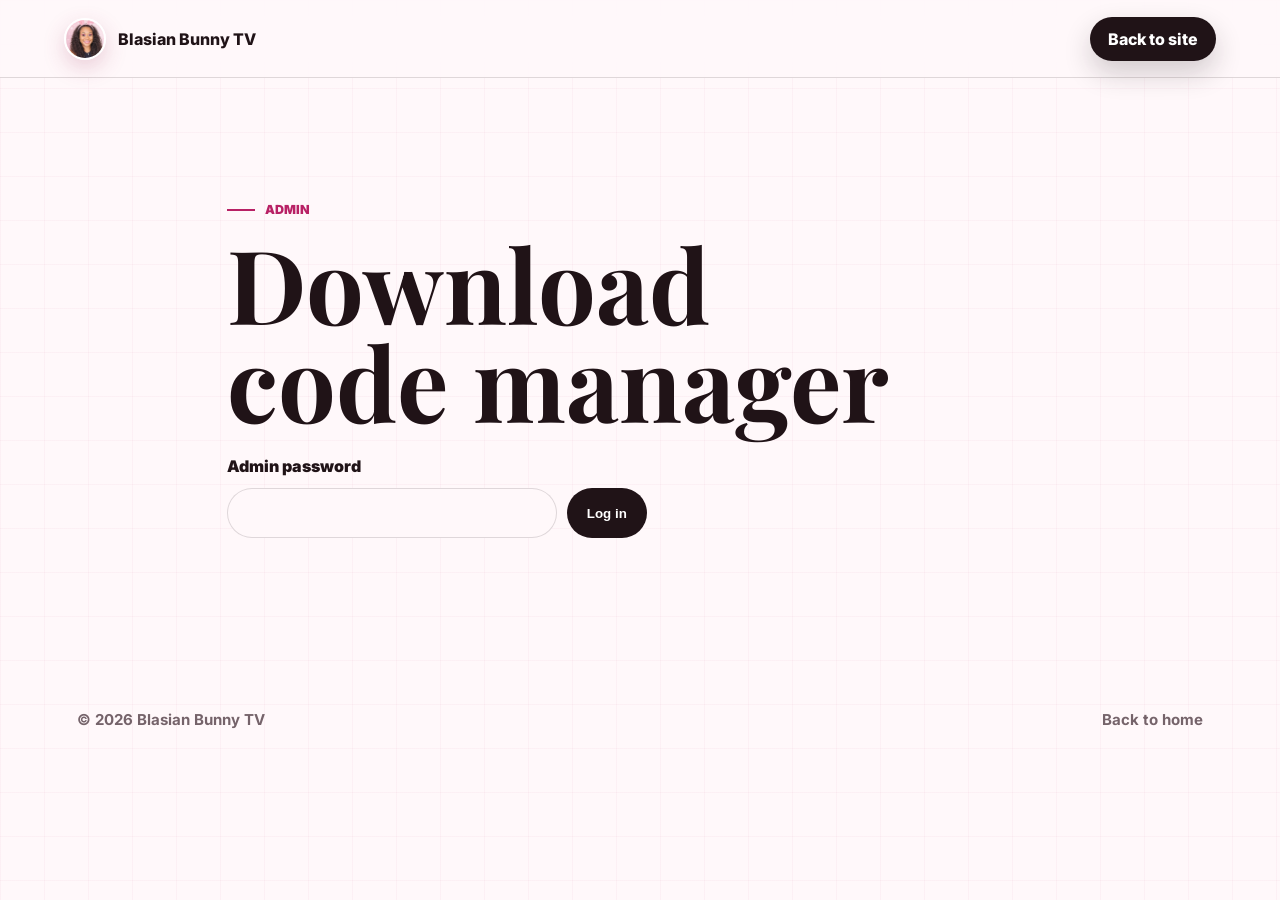
==== admin.html @ 0cd5aa48 "Add password/code-gated book downloads with admin code manager Adds a downloads page with per-produc" ====
<!doctype html>
<html lang="en">
  <head>
    <meta charset="utf-8">
    <meta name="viewport" content="width=device-width, initial-scale=1">
    <meta name="robots" content="noindex, nofollow">
    <title>Admin · Download Codes · Blasian Bunny TV</title>
    <link rel="preconnect" href="https://fonts.googleapis.com">
    <link rel="preconnect" href="https://fonts.gstatic.com" crossorigin>
    <link
      href="https://fonts.googleapis.com/css2?family=Inter:wght@400;500;600;700;800&amp;family=Playfair+Display:wght@700;800&amp;display=swap"
      rel="stylesheet"
    >
    <link rel="stylesheet" href="styles.css">
  </head>
  <body>
    <header class="site-header">
      <a class="brand" href="index.html" aria-label="Blasian Bunny TV home">
        <img src="assets/blasian-bunny-profile.jpg" alt="Blasian Bunny TV profile">
        <span>Blasian Bunny TV</span>
      </a>
      <a class="header-action" href="index.html">Back to site</a>
    </header>

    <main id="top">
      <section class="section admin-shell">
        <p class="eyebrow">Admin</p>
        <h1>Download code manager</h1>

        <form class="admin-login" data-login-form>
          <label for="admin-password">Admin password</label>
          <div>
            <input id="admin-password" type="password" autocomplete="current-password" required>
            <button type="submit">Log in</button>
          </div>
          <p class="code-note" data-login-error role="status" aria-live="polite"></p>
        </form>

        <div class="admin-panel" data-admin-panel hidden>
          <div class="admin-generate" aria-label="Generate a new code">
            <button type="button" class="button primary" data-generate="shipping-guide">
              Generate Shipping Guide code
            </button>
            <button type="button" class="button primary" data-generate="shipping-book">
              Generate Shipping Book code
            </button>
            <button type="button" class="button primary" data-generate="shipping-bundle">
              Generate Shipping Bundle code
            </button>
          </div>

          <div class="generate-result" data-generate-result hidden></div>

          <div class="admin-table-head">
            <h2>Recent codes</h2>
            <button type="button" class="button secondary" data-refresh>Refresh</button>
          </div>

          <div class="admin-table-wrap">
            <table class="admin-table">
              <thead>
                <tr>
                  <th>Product</th>
                  <th>Code</th>
                  <th>Created</th>
                  <th>Expires</th>
                  <th>Status</th>
                  <th></th>
                </tr>
              </thead>
              <tbody data-codes-body>
                <tr><td colspan="6">Log in to view codes.</td></tr>
              </tbody>
            </table>
          </div>
        </div>
      </section>
    </main>

    <footer class="site-footer">
      <span>© <span id="year"></span> Blasian Bunny TV</span>
      <a href="index.html">Back to home</a>
    </footer>

    <script src="admin.js"></script>
  </body>
</html>
---- styles.css ----
:root {
  --ink: #201317;
  --muted: #75636a;
  --paper: #fff8fa;
  --rose: #ffc3d6;
  --pink: #ff6fa8;
  --berry: #b82165;
  --plum: #4c102d;
  --gold: #c98d38;
  --mint: #d8f0df;
  --line: rgba(32, 19, 23, 0.14);
  --shadow: 0 28px 70px rgba(96, 42, 63, 0.18);
  --soft-shadow: 0 16px 40px rgba(64, 31, 42, 0.1);
}

* {
  box-sizing: border-box;
}

html {
  scroll-behavior: smooth;
}

body {
  margin: 0;
  background:
    linear-gradient(90deg, rgba(184, 33, 101, 0.035) 1px, transparent 1px),
    linear-gradient(180deg, rgba(184, 33, 101, 0.035) 1px, transparent 1px),
    var(--paper);
  background-size: 44px 44px;
  color: var(--ink);
  font-family: "Inter", Arial, sans-serif;
  line-height: 1.5;
}

img {
  display: block;
  max-width: 100%;
}

a {
  color: inherit;
  text-decoration: none;
}

.top-ribbon {
  display: flex;
  align-items: center;
  justify-content: center;
  gap: 14px;
  min-height: 38px;
  padding: 8px 18px;
  background: var(--ink);
  color: #fff;
  font-size: 0.86rem;
  font-weight: 800;
}

.top-ribbon span {
  color: rgba(255, 255, 255, 0.78);
}

.top-ribbon a {
  color: var(--rose);
  text-decoration: underline;
  text-underline-offset: 4px;
}

.site-header {
  position: sticky;
  top: 0;
  z-index: 20;
  display: flex;
  align-items: center;
  justify-content: space-between;
  gap: 24px;
  min-height: 78px;
  padding: 14px clamp(18px, 5vw, 64px);
  background: rgba(255, 248, 250, 0.9);
  border-bottom: 1px solid var(--line);
  backdrop-filter: blur(18px);
}

.brand {
  display: inline-flex;
  align-items: center;
  gap: 12px;
  font-weight: 800;
  transition: transform 180ms ease;
}

.brand:hover {
  transform: translateY(-1px);
}

.brand img {
  width: 42px;
  height: 42px;
  border: 2px solid #fff;
  border-radius: 50%;
  box-shadow: 0 8px 22px rgba(159, 49, 89, 0.22);
}

.nav-links {
  display: flex;
  align-items: center;
  gap: clamp(14px, 3vw, 30px);
  color: var(--muted);
  font-size: 0.95rem;
  font-weight: 700;
}

.nav-links a:hover,
.site-footer a:hover,
.text-link:hover {
  color: var(--berry);
}

.nav-links a {
  position: relative;
  padding: 8px 0;
}

.nav-links a::after {
  position: absolute;
  right: 0;
  bottom: 2px;
  left: 0;
  height: 2px;
  background: var(--pink);
  content: "";
  transform: scaleX(0);
  transform-origin: left;
  transition: transform 180ms ease;
}

.nav-links a:hover::after {
  transform: scaleX(1);
}

.header-action,
.button,
.signup-form button {
  display: inline-flex;
  align-items: center;
  justify-content: center;
  min-height: 44px;
  border: 0;
  border-radius: 999px;
  font-weight: 800;
  cursor: pointer;
}

.header-action {
  padding: 0 18px;
  background: var(--ink);
  color: #fff;
  box-shadow: 0 12px 28px rgba(32, 19, 23, 0.2);
}

.hero-section {
  position: relative;
  display: grid;
  grid-template-columns: minmax(280px, 0.82fr) minmax(320px, 1.18fr);
  align-items: center;
  gap: clamp(34px, 6vw, 88px);
  min-height: calc(100svh - 116px);
  padding: clamp(34px, 7vw, 86px) clamp(18px, 6vw, 86px) clamp(58px, 8vw, 98px);
  overflow: hidden;
  background:
    radial-gradient(circle at 16% 28%, rgba(255, 111, 168, 0.2), transparent 28%),
    radial-gradient(circle at 78% 24%, rgba(216, 240, 223, 0.62), transparent 26%),
    radial-gradient(circle at 72% 82%, rgba(255, 195, 214, 0.44), transparent 24%),
    linear-gradient(135deg, rgba(255, 255, 255, 0.32), rgba(255, 195, 214, 0.16));
}

.hero-section::after {
  position: absolute;
  right: clamp(16px, 4vw, 64px);
  bottom: clamp(20px, 5vw, 72px);
  width: clamp(180px, 22vw, 320px);
  height: clamp(180px, 22vw, 320px);
  border-radius: 50%;
  background:
    radial-gradient(circle, rgba(255, 255, 255, 0.76), rgba(255, 195, 214, 0.24) 52%, transparent 70%);
  content: "";
  filter: blur(2px);
  opacity: 0.88;
}

.hero-section::before {
  position: absolute;
  top: 18%;
  right: -12%;
  width: clamp(260px, 34vw, 520px);
  height: clamp(260px, 34vw, 520px);
  border: 1px solid rgba(184, 33, 101, 0.12);
  border-radius: 50%;
  background: rgba(255, 255, 255, 0.2);
  content: "";
  opacity: 0.9;
}

.hero-media {
  position: relative;
  min-height: 440px;
  overflow: hidden;
  border-radius: 8px;
  background:
    linear-gradient(160deg, rgba(255, 255, 255, 0.18) 0 14%, transparent 14% 28%, rgba(255, 255, 255, 0.18) 28% 42%, transparent 42% 100%),
    linear-gradient(135deg, rgba(255, 195, 214, 0.92), rgba(216, 240, 223, 0.74)),
    #f4c9d4;
  box-shadow: var(--shadow);
}

.hero-media::before {
  position: absolute;
  inset: 18px;
  border: 1px solid rgba(255, 255, 255, 0.72);
  border-radius: 6px;
  content: "";
}

.hero-media img {
  position: absolute;
  inset: 50% auto auto 50%;
  width: min(64%, 280px);
  border: 10px solid rgba(255, 255, 255, 0.92);
  border-radius: 50%;
  box-shadow: 0 26px 70px rgba(93, 39, 61, 0.28);
  transform: translate(-50%, -50%) scale(1.08);
}

.hero-media-card {
  position: absolute;
  right: 18px;
  bottom: 18px;
  left: 18px;
  z-index: 2;
  padding: 18px;
  border: 1px solid rgba(255, 255, 255, 0.74);
  border-radius: 8px;
  background: rgba(255, 255, 255, 0.78);
  box-shadow: 0 18px 40px rgba(96, 42, 63, 0.16);
  backdrop-filter: blur(18px);
}

.hero-media-card span {
  display: block;
  margin-bottom: 5px;
  color: var(--berry);
  font-size: 0.74rem;
  font-weight: 900;
  text-transform: uppercase;
}

.hero-media-card strong {
  display: block;
  max-width: 360px;
  font-size: clamp(1rem, 1.3vw, 1.2rem);
  line-height: 1.2;
}

.hero-content,
.hero-media {
  z-index: 1;
}

.hero-content {
  max-width: 720px;
}

.eyebrow {
  display: inline-flex;
  align-items: center;
  gap: 10px;
  margin: 0 0 14px;
  color: var(--berry);
  font-size: 0.78rem;
  font-weight: 900;
  letter-spacing: 0;
  text-transform: uppercase;
}

.eyebrow::before {
  width: 28px;
  height: 2px;
  background: currentColor;
  content: "";
}

h1,
h2,
h3,
p {
  margin-top: 0;
}

h1,
h2 {
  font-family: "Playfair Display", Georgia, serif;
  line-height: 0.96;
}

h1 {
  max-width: 760px;
  margin-bottom: 24px;
  font-size: clamp(3.1rem, 8vw, 6.9rem);
  text-wrap: balance;
}

h2 {
  margin-bottom: 20px;
  font-size: clamp(2.35rem, 5vw, 4.7rem);
  text-wrap: balance;
}

h3 {
  margin-bottom: 10px;
  font-size: 1.08rem;
}

.hero-copy,
.section-copy p,
.section-intro p,
.youtube-band p,
.contact-section p {
  max-width: 640px;
  color: var(--muted);
  font-size: clamp(1rem, 1.5vw, 1.18rem);
}

.hero-actions,
.contact-actions {
  display: flex;
  flex-wrap: wrap;
  gap: 12px;
  margin-top: 30px;
}

.button {
  min-width: 154px;
  padding: 0 22px;
  transition: transform 180ms ease, box-shadow 180ms ease, background 180ms ease;
}

.button:hover,
.header-action:hover,
.signup-form button:hover {
  transform: translateY(-2px);
}

.button.primary {
  background: linear-gradient(135deg, var(--berry), var(--pink));
  color: #fff;
  box-shadow: 0 12px 24px rgba(159, 49, 89, 0.22);
}

.button.secondary {
  border: 1px solid var(--line);
  background: #fff;
  color: var(--ink);
}

.hero-tags {
  display: flex;
  flex-wrap: wrap;
  gap: 8px;
  margin-top: 24px;
}

.hero-tags span {
  padding: 8px 12px;
  border: 1px solid rgba(184, 33, 101, 0.18);
  border-radius: 999px;
  background: rgba(255, 255, 255, 0.68);
  color: var(--muted);
  font-size: 0.86rem;
  font-weight: 800;
}

.stats-strip {
  display: grid;
  grid-template-columns: repeat(3, 1fr);
  border-top: 1px solid var(--line);
  border-bottom: 1px solid var(--line);
  background: rgba(255, 255, 255, 0.86);
  backdrop-filter: blur(16px);
}

.stats-strip div {
  position: relative;
  padding: 24px clamp(18px, 5vw, 64px);
  border-right: 1px solid var(--line);
}

.stats-strip div::before {
  position: absolute;
  top: 0;
  right: 0;
  left: 0;
  height: 3px;
  background: linear-gradient(90deg, var(--pink), var(--mint));
  content: "";
  opacity: 0;
  transition: opacity 180ms ease;
}

.stats-strip div:hover::before {
  opacity: 1;
}

.stats-strip div:last-child {
  border-right: 0;
}

.stats-strip strong {
  display: block;
  color: var(--pink);
  font-family: "Playfair Display", Georgia, serif;
  font-size: clamp(2rem, 4vw, 3.6rem);
  line-height: 1;
}

.stats-strip span {
  display: block;
  color: var(--muted);
  font-weight: 700;
}

.stats-strip small {
  display: block;
  max-width: 280px;
  margin-top: 8px;
  color: rgba(117, 99, 106, 0.78);
  font-size: 0.9rem;
}

.section {
  padding: clamp(64px, 9vw, 118px) clamp(18px, 6vw, 86px);
}

.split,
.book-section,
.contact-section {
  display: grid;
  grid-template-columns: minmax(280px, 0.9fr) minmax(320px, 1.1fr);
  align-items: center;
  gap: clamp(34px, 6vw, 80px);
}

.section-intro {
  max-width: 840px;
  margin-bottom: clamp(28px, 5vw, 52px);
}

.links-section {
  position: relative;
  overflow: hidden;
  background:
    linear-gradient(135deg, #fff 0%, #fff 45%, rgba(255, 195, 214, 0.34) 45%, rgba(255, 195, 214, 0.34) 100%);
}

.links-section::after {
  position: absolute;
  right: clamp(18px, 6vw, 86px);
  top: 70px;
  width: 168px;
  height: 168px;
  border: 1px solid rgba(184, 33, 101, 0.18);
  border-radius: 8px;
  content: "";
  transform: rotate(7deg);
}

.link-grid {
  position: relative;
  z-index: 1;
  display: grid;
  grid-template-columns: repeat(4, 1fr);
  gap: 14px;
}

.link-card {
  position: relative;
  display: flex;
  flex-direction: column;
  justify-content: space-between;
  min-height: 188px;
  overflow: hidden;
  padding: 22px;
  border: 1px solid var(--line);
  border-radius: 8px;
  background:
    linear-gradient(180deg, rgba(255, 255, 255, 0.96), rgba(255, 248, 250, 0.88)),
    #fff;
  box-shadow: var(--soft-shadow);
  transition: transform 180ms ease, box-shadow 180ms ease;
}

.link-card::before {
  position: absolute;
  top: 0;
  right: 0;
  width: 72px;
  height: 72px;
  background: linear-gradient(135deg, rgba(255, 111, 168, 0.22), rgba(216, 240, 223, 0.24));
  clip-path: polygon(100% 0, 0 0, 100% 100%);
  content: "";
}

.link-card:hover {
  transform: translateY(-3px);
  box-shadow: 0 22px 44px rgba(96, 42, 63, 0.14);
}

.link-card.featured {
  background:
    linear-gradient(135deg, rgba(255, 111, 168, 0.96), rgba(184, 33, 101, 0.96)),
    var(--pink);
  color: #fff;
  grid-column: span 2;
}

.link-card span {
  color: var(--berry);
  font-size: 0.74rem;
  font-weight: 900;
  letter-spacing: 0;
  text-transform: uppercase;
}

.link-card.featured span {
  color: rgba(255, 255, 255, 0.78);
}

.link-card strong {
  display: block;
  margin-top: 34px;
  font-size: clamp(1rem, 1.3vw, 1.18rem);
  line-height: 1.2;
}

.link-card em {
  align-self: flex-start;
  margin-top: 22px;
  padding: 7px 11px;
  border: 1px solid rgba(184, 33, 101, 0.16);
  border-radius: 999px;
  color: var(--berry);
  font-size: 0.78rem;
  font-style: normal;
  font-weight: 900;
}

.link-card.featured em {
  border-color: rgba(255, 255, 255, 0.34);
  color: #fff;
}

.feature-grid {
  display: grid;
  grid-template-columns: repeat(3, 1fr);
  gap: 14px;
}

.feature-grid article {
  position: relative;
  min-height: 250px;
  padding: 26px;
  border: 1px solid var(--line);
  border-radius: 8px;
  background:
    linear-gradient(180deg, #fff, rgba(255, 248, 250, 0.92));
  box-shadow: var(--soft-shadow);
  transition: transform 180ms ease, box-shadow 180ms ease;
}

.feature-grid article:hover {
  transform: translateY(-4px);
  box-shadow: var(--shadow);
}

.feature-grid article::after {
  position: absolute;
  right: 20px;
  bottom: 18px;
  width: 26px;
  height: 26px;
  border: 2px solid rgba(184, 33, 101, 0.2);
  border-radius: 50%;
  content: "";
}

.feature-grid span {
  display: inline-block;
  margin-bottom: 54px;
  color: var(--gold);
  font-weight: 900;
}

.feature-grid p {
  color: var(--muted);
}

.text-link {
  display: inline-flex;
  margin-top: 12px;
  color: var(--ink);
  font-weight: 900;
  text-decoration: underline;
  text-decoration-color: rgba(184, 33, 101, 0.22);
  text-decoration-thickness: 2px;
  text-underline-offset: 6px;
}

.youtube-band {
  position: relative;
  overflow: hidden;
  display: grid;
  grid-template-columns: minmax(280px, 0.72fr) minmax(420px, 1.28fr);
  align-items: center;
  gap: clamp(26px, 6vw, 72px);
  background: var(--plum);
  color: #fff;
}

.youtube-band::before {
  position: absolute;
  inset: 0;
  background:
    linear-gradient(135deg, rgba(184, 33, 101, 0.72), rgba(32, 19, 23, 0.94)),
    repeating-linear-gradient(90deg, rgba(255, 255, 255, 0.035) 0 1px, transparent 1px 46px);
  content: "";
}

.youtube-copy,
.video-showcase {
  position: relative;
  z-index: 1;
}

.youtube-band .eyebrow {
  color: var(--rose);
}

.youtube-band p {
  color: rgba(255, 255, 255, 0.72);
}

.text-link.light {
  color: #fff;
}

.video-showcase {
  display: grid;
  gap: 14px;
}

.video-feature {
  position: relative;
  display: block;
  width: 100%;
  min-height: 420px;
  overflow: hidden;
  padding: 0;
  border: 1px solid rgba(255, 255, 255, 0.16);
  border-radius: 8px;
  background: #120b0e;
  color: #fff;
  cursor: pointer;
  text-align: left;
  box-shadow: 0 30px 80px rgba(0, 0, 0, 0.28);
}

.video-feature iframe,
.video-feature img {
  position: absolute;
  inset: 0;
  width: 100%;
  height: 100%;
  border: 0;
}

.video-feature img {
  object-fit: cover;
  opacity: 1;
  transition: opacity 260ms ease, transform 260ms ease;
}

.video-feature:hover img {
  transform: scale(1.02);
}

.video-feature:focus-visible,
.video-card:focus-visible {
  outline: 3px solid var(--rose);
  outline-offset: 3px;
}

.video-feature-copy {
  position: absolute;
  right: 24px;
  bottom: 24px;
  left: 24px;
  z-index: 2;
  display: block;
  max-width: 620px;
}

.video-feature-copy::before {
  position: absolute;
  inset: -48px -18px -18px;
  z-index: -1;
  background: linear-gradient(180deg, rgba(18, 11, 14, 0), rgba(18, 11, 14, 0.34));
  content: "";
}

.video-feature-copy strong {
  display: block;
  font-size: clamp(1.45rem, 3vw, 2.7rem);
  line-height: 1.05;
  text-shadow: 0 3px 16px rgba(0, 0, 0, 0.52);
}

.video-selector {
  display: grid;
  grid-template-columns: repeat(3, 1fr);
  gap: 10px;
}

.video-card {
  display: grid;
  grid-template-columns: 92px 1fr;
  align-items: center;
  gap: 12px;
  min-height: 82px;
  padding: 10px;
  border: 1px solid rgba(255, 255, 255, 0.16);
  border-radius: 8px;
  background:
    linear-gradient(135deg, rgba(241, 125, 162, 0.24), rgba(216, 240, 223, 0.12)),
    rgba(255, 255, 255, 0.06);
  color: #fff;
  cursor: pointer;
  font: inherit;
  text-align: left;
  transition: transform 180ms ease, background 180ms ease, border-color 180ms ease;
}

.video-card.is-active {
  border-color: rgba(255, 195, 214, 0.86);
  background: rgba(255, 255, 255, 0.16);
}

.video-card:hover {
  transform: translateY(-2px);
  border-color: rgba(255, 195, 214, 0.62);
}

.video-card img {
  width: 92px;
  aspect-ratio: 16 / 9;
  border-radius: 6px;
  object-fit: cover;
}

.video-card span {
  font-size: 0.88rem;
  font-weight: 900;
  line-height: 1.18;
}

.play-icon {
  position: relative;
  z-index: 3;
  display: grid;
  width: 72px;
  height: 72px;
  border-radius: 50%;
  background: #fff;
  box-shadow: 0 16px 40px rgba(0, 0, 0, 0.2);
}

.video-feature .play-icon {
  position: absolute;
  top: 50%;
  left: 50%;
  transform: translate(-50%, -50%);
}

.play-icon::after {
  position: absolute;
  top: 24px;
  left: 29px;
  width: 0;
  height: 0;
  border-top: 12px solid transparent;
  border-bottom: 12px solid transparent;
  border-left: 18px solid var(--berry);
  content: "";
}

.book-section {
  background:
    linear-gradient(90deg, #fff 0%, #fff 50%, rgba(255, 195, 214, 0.22) 50%, rgba(255, 195, 214, 0.22) 100%);
}

.book-cover {
  position: relative;
  display: flex;
  flex-direction: column;
  justify-content: space-between;
  min-height: 520px;
  padding: 34px;
  border-radius: 8px;
  background:
    linear-gradient(145deg, rgba(255, 195, 214, 0.9), rgba(216, 240, 223, 0.88)),
    var(--rose);
  box-shadow: var(--shadow);
  overflow: hidden;
}

.book-cover::before {
  position: absolute;
  inset: 18px;
  border: 1px solid rgba(255, 255, 255, 0.68);
  border-radius: 6px;
  content: "";
}

.book-cover::after {
  position: absolute;
  top: -20%;
  right: -14%;
  width: 52%;
  height: 140%;
  background: rgba(255, 255, 255, 0.28);
  content: "";
  transform: rotate(12deg);
}

.book-cover span,
.book-cover small {
  position: relative;
  z-index: 1;
  font-weight: 900;
  text-transform: uppercase;
}

.book-cover strong {
  position: relative;
  z-index: 1;
  max-width: 300px;
  font-family: "Playfair Display", Georgia, serif;
  font-size: clamp(3.4rem, 7vw, 6.3rem);
  line-height: 0.92;
}

.book-cover-mark {
  position: absolute;
  right: 30px;
  bottom: 28px;
  z-index: 1;
  display: grid;
  width: 72px;
  height: 72px;
  place-items: center;
  border: 1px solid rgba(32, 19, 23, 0.16);
  border-radius: 50%;
  color: var(--berry);
  font-family: "Playfair Display", Georgia, serif;
  font-size: 1.7rem;
  font-weight: 800;
}

.signup-form {
  max-width: 520px;
  margin-top: 30px;
}

.signup-form label {
  display: block;
  margin-bottom: 10px;
  font-weight: 900;
}

.signup-form div {
  display: grid;
  grid-template-columns: 1fr auto;
  gap: 10px;
}

.signup-form input {
  width: 100%;
  min-height: 50px;
  padding: 0 16px;
  border: 1px solid var(--line);
  border-radius: 999px;
  background: var(--paper);
  color: var(--ink);
  font: inherit;
}

.signup-form button {
  min-width: 122px;
  padding: 0 18px;
  background: var(--ink);
  color: #fff;
  font: inherit;
}

.form-note {
  min-height: 24px;
  margin: 12px 0 0;
  color: var(--berry);
  font-size: 0.94rem;
  font-weight: 800;
}

.contact-section {
  border-top: 1px solid var(--line);
  border-bottom: 1px solid var(--line);
  background: rgba(255, 255, 255, 0.74);
}

.site-footer {
  display: flex;
  align-items: center;
  justify-content: space-between;
  gap: 20px;
  padding: 26px clamp(18px, 6vw, 86px);
  color: var(--muted);
  font-size: 0.94rem;
  font-weight: 700;
}

.reveal {
  opacity: 0;
  transform: translateY(18px);
  transition: opacity 520ms ease, transform 520ms ease;
}

.reveal.is-visible {
  opacity: 1;
  transform: translateY(0);
}

.downloads-intro {
  max-width: 760px;
  padding-bottom: 0;
}

.downloads-grid {
  display: grid;
  grid-template-columns: repeat(3, 1fr);
  gap: 24px;
}

.download-card {
  display: flex;
  flex-direction: column;
  overflow: hidden;
  border: 1px solid var(--line);
  border-radius: 8px;
  background: #fff;
  box-shadow: var(--soft-shadow);
  transition: transform 180ms ease, box-shadow 180ms ease;
}

.download-card:hover {
  transform: translateY(-3px);
  box-shadow: var(--shadow);
}

.download-cover {
  width: 100%;
  aspect-ratio: 4 / 5;
  object-fit: cover;
  border-bottom: 1px solid var(--line);
}

.download-card-body {
  display: flex;
  flex: 1;
  flex-direction: column;
  padding: 22px;
}

.download-eyebrow {
  color: var(--berry);
  font-size: 0.74rem;
  font-weight: 900;
  text-transform: uppercase;
}

.download-card-body h2 {
  margin: 8px 0 10px;
  font-size: clamp(1.4rem, 2vw, 1.8rem);
}

.download-card-body > p {
  margin-bottom: 20px;
  color: var(--muted);
  font-size: 0.98rem;
}

.code-form {
  margin-top: auto;
}

.code-form label {
  display: block;
  margin-bottom: 8px;
  font-weight: 900;
  font-size: 0.9rem;
}

.code-form div {
  display: grid;
  grid-template-columns: 1fr auto;
  gap: 8px;
}

.code-form input {
  width: 100%;
  min-height: 46px;
  padding: 0 14px;
  border: 1px solid var(--line);
  border-radius: 999px;
  background: var(--paper);
  color: var(--ink);
  font: inherit;
}

.code-form button {
  display: inline-flex;
  align-items: center;
  justify-content: center;
  min-height: 46px;
  padding: 0 18px;
  border: 0;
  border-radius: 999px;
  background: var(--ink);
  color: #fff;
  font-weight: 800;
  cursor: pointer;
  transition: transform 180ms ease;
}

.code-form button:hover {
  transform: translateY(-2px);
}

.code-note {
  min-height: 20px;
  margin: 10px 0 0;
  color: var(--berry);
  font-size: 0.88rem;
  font-weight: 800;
}

.download-card.is-unlocked .code-note {
  color: #2c8a53;
}

.download-link {
  width: 100%;
  margin-top: auto;
}

.download-link[hidden] {
  display: none;
}

@media (max-width: 980px) {
  .downloads-grid {
    grid-template-columns: 1fr;
  }
}

.admin-shell {
  max-width: 980px;
  margin: 0 auto;
}

.admin-login {
  max-width: 420px;
  margin-top: 20px;
}

.admin-login label {
  display: block;
  margin-bottom: 10px;
  font-weight: 900;
}

.admin-login div {
  display: grid;
  grid-template-columns: 1fr auto;
  gap: 10px;
}

.admin-login input {
  width: 100%;
  min-height: 50px;
  padding: 0 16px;
  border: 1px solid var(--line);
  border-radius: 999px;
  background: var(--paper);
  color: var(--ink);
  font: inherit;
}

.admin-login button {
  display: inline-flex;
  align-items: center;
  justify-content: center;
  min-height: 50px;
  padding: 0 20px;
  border: 0;
  border-radius: 999px;
  background: var(--ink);
  color: #fff;
  font-weight: 800;
  cursor: pointer;
}

.admin-panel {
  margin-top: 28px;
}

.admin-generate {
  display: flex;
  flex-wrap: wrap;
  gap: 12px;
}

.generate-result {
  display: flex;
  flex-wrap: wrap;
  align-items: center;
  gap: 10px;
  margin-top: 20px;
  padding: 16px 18px;
  border: 1px solid var(--line);
  border-radius: 8px;
  background: #fff;
  font-weight: 700;
}

.generate-result code {
  padding: 4px 10px;
  border-radius: 6px;
  background: var(--rose);
  color: var(--plum);
  font-size: 1.05rem;
  font-weight: 900;
  letter-spacing: 0.02em;
}

.generate-result small {
  color: var(--muted);
  font-weight: 600;
}

.admin-table-head {
  display: flex;
  align-items: center;
  justify-content: space-between;
  gap: 16px;
  margin-top: 40px;
  margin-bottom: 16px;
}

.admin-table-head h2 {
  margin: 0;
  font-size: 1.4rem;
}

.admin-table-wrap {
  overflow-x: auto;
  border: 1px solid var(--line);
  border-radius: 8px;
  background: #fff;
}

.admin-table {
  width: 100%;
  border-collapse: collapse;
  font-size: 0.92rem;
}

.admin-table th,
.admin-table td {
  padding: 12px 14px;
  border-bottom: 1px solid var(--line);
  text-align: left;
  white-space: nowrap;
}

.admin-table th {
  color: var(--muted);
  font-size: 0.76rem;
  font-weight: 900;
  text-transform: uppercase;
}

.admin-table tr:last-child td {
  border-bottom: 0;
}

.admin-table code {
  font-weight: 800;
  letter-spacing: 0.02em;
}

.status-pill {
  display: inline-flex;
  padding: 4px 10px;
  border-radius: 999px;
  font-size: 0.76rem;
  font-weight: 900;
  text-transform: uppercase;
}

.status-active {
  background: var(--mint);
  color: #1e6b3c;
}

.status-used {
  background: rgba(32, 19, 23, 0.08);
  color: var(--muted);
}

.status-expired {
  background: rgba(184, 33, 101, 0.12);
  color: var(--berry);
}

.revoke-button {
  padding: 6px 12px;
  border: 1px solid var(--line);
  border-radius: 999px;
  background: #fff;
  color: var(--berry);
  font-size: 0.8rem;
  font-weight: 800;
  cursor: pointer;
}

.revoke-button:hover {
  background: var(--rose);
}

@media (max-width: 760px) {
  .admin-login div {
    grid-template-columns: 1fr;
  }

  .admin-login button {
    width: 100%;
  }
}

@media (prefers-reduced-motion: reduce) {
  html {
    scroll-behavior: auto;
  }

  *,
  *::before,
  *::after {
    transition-duration: 0.01ms !important;
    animation-duration: 0.01ms !important;
    animation-iteration-count: 1 !important;
  }

  .reveal {
    opacity: 1;
    transform: none;
  }

}

@media (max-width: 980px) {
  .hero-section,
  .split,
  .youtube-band,
  .book-section,
  .contact-section {
    grid-template-columns: 1fr;
  }

  .hero-section {
    min-height: auto;
  }

  .hero-media {
    min-height: 340px;
    order: -1;
  }

  .feature-grid {
    grid-template-columns: 1fr;
  }

  .link-grid,
  .video-selector {
    grid-template-columns: repeat(2, 1fr);
  }

  .link-card.featured {
    grid-column: span 2;
  }

  .feature-grid article {
    min-height: auto;
  }

  .feature-grid span {
    margin-bottom: 28px;
  }
}

@media (max-width: 760px) {
  .top-ribbon {
    align-items: center;
    flex-direction: column;
    gap: 2px;
    text-align: center;
  }

  .site-header {
    position: static;
    align-items: flex-start;
  }

  .brand span {
    max-width: 112px;
    line-height: 1.1;
  }

  .nav-links {
    display: none;
  }

  .header-action {
    min-width: 78px;
  }

  .stats-strip {
    grid-template-columns: 1fr;
  }

  .link-grid,
  .video-selector {
    grid-template-columns: 1fr;
  }

  .link-card.featured {
    grid-column: span 1;
  }

  .hero-section::before,
  .hero-section::after {
    display: none;
  }

  .stats-strip div {
    border-right: 0;
    border-bottom: 1px solid var(--line);
  }

  .stats-strip div:last-child {
    border-bottom: 0;
  }

  .video-feature {
    min-height: 280px;
  }

  .video-card {
    grid-template-columns: 86px 1fr;
  }

  .video-card img {
    width: 86px;
  }

  .book-cover {
    min-height: 420px;
  }

  .book-section {
    background: #fff;
  }

  .signup-form div {
    grid-template-columns: 1fr;
  }

  .signup-form button {
    width: 100%;
  }

  .site-footer {
    align-items: flex-start;
    flex-direction: column;
  }
}
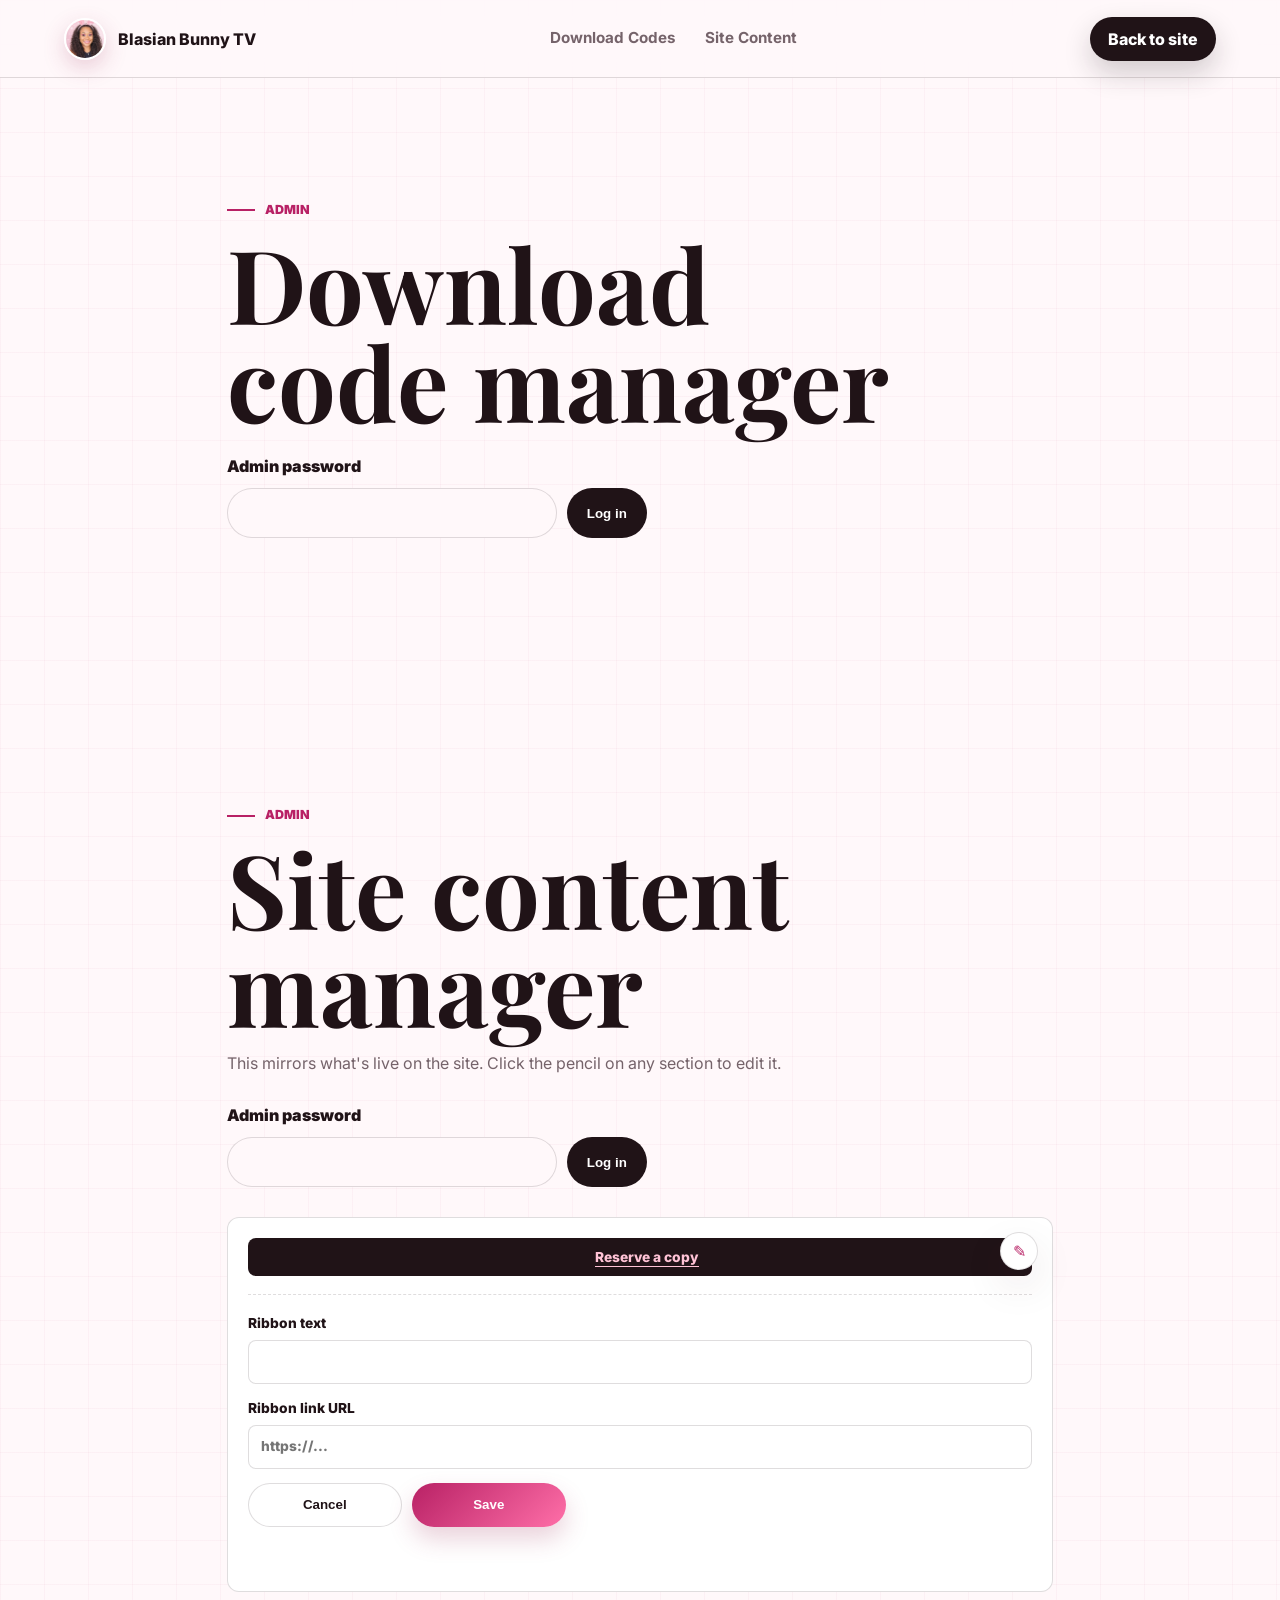
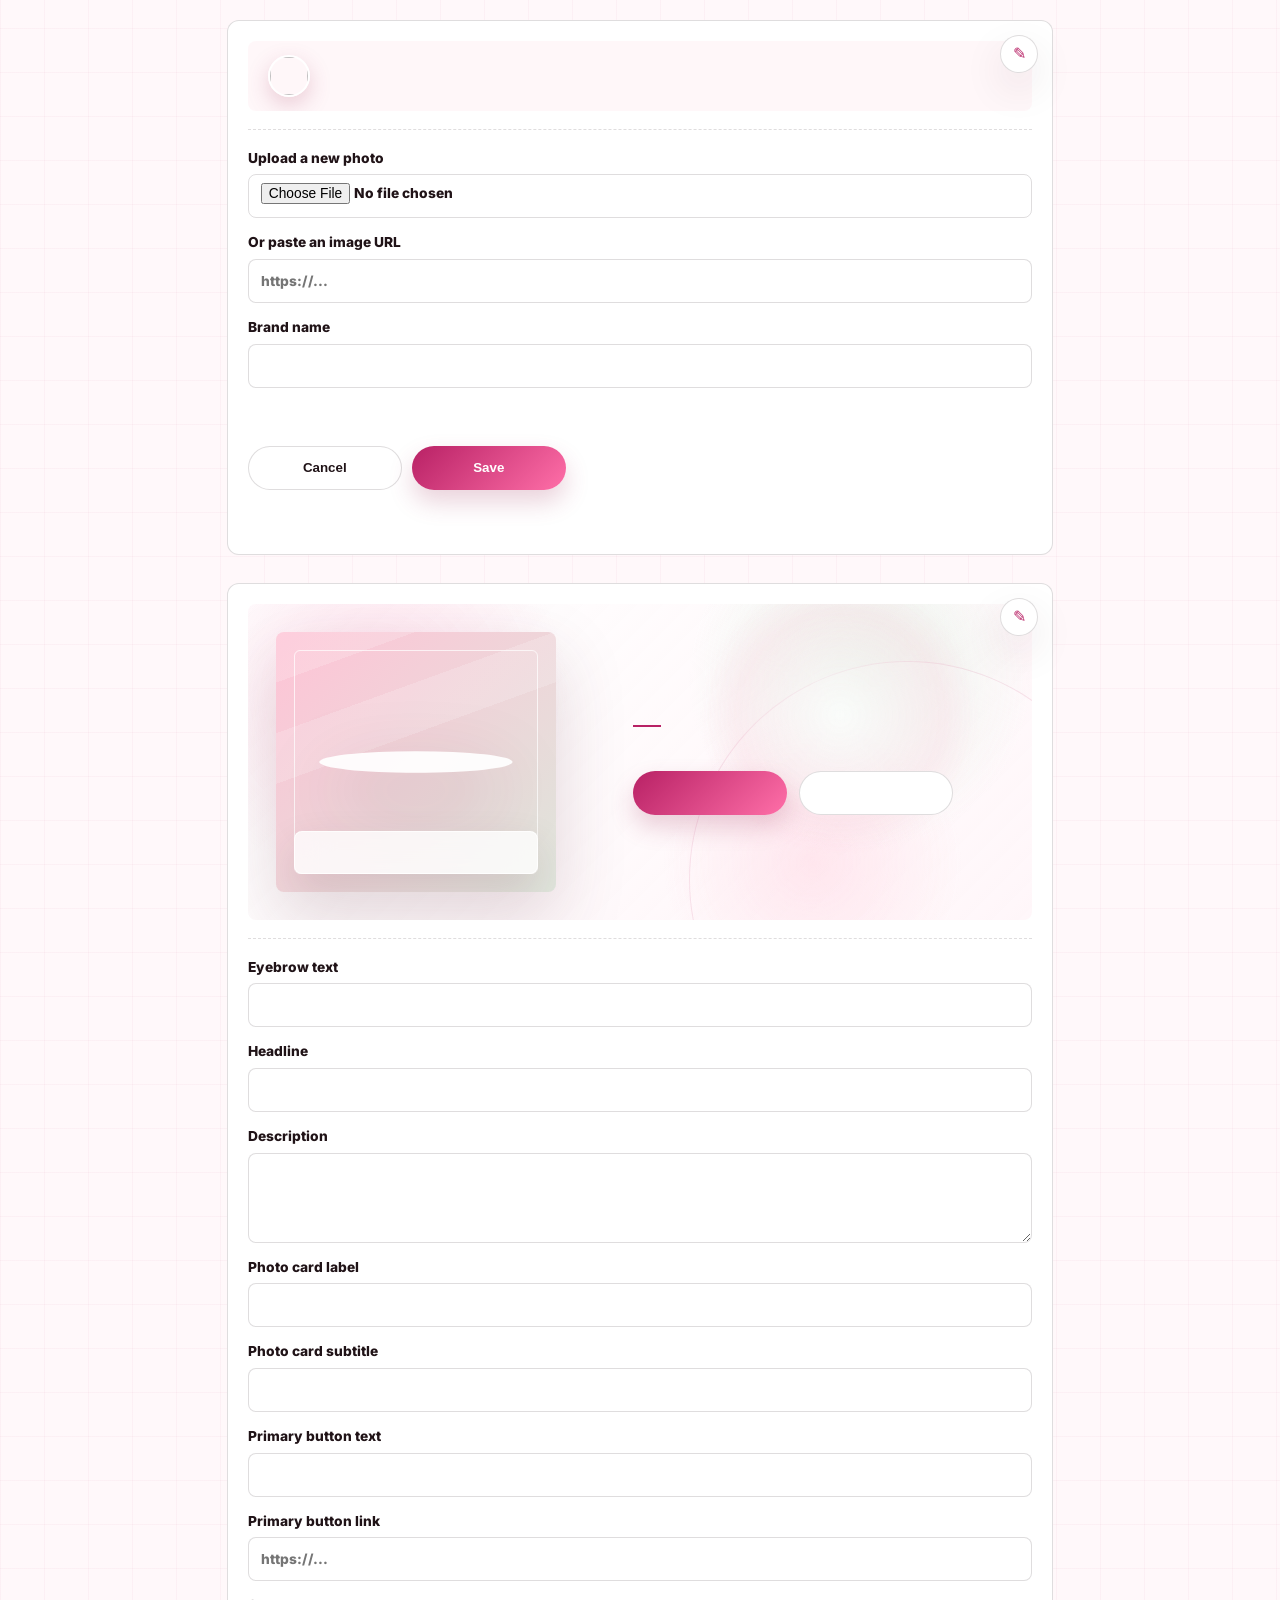
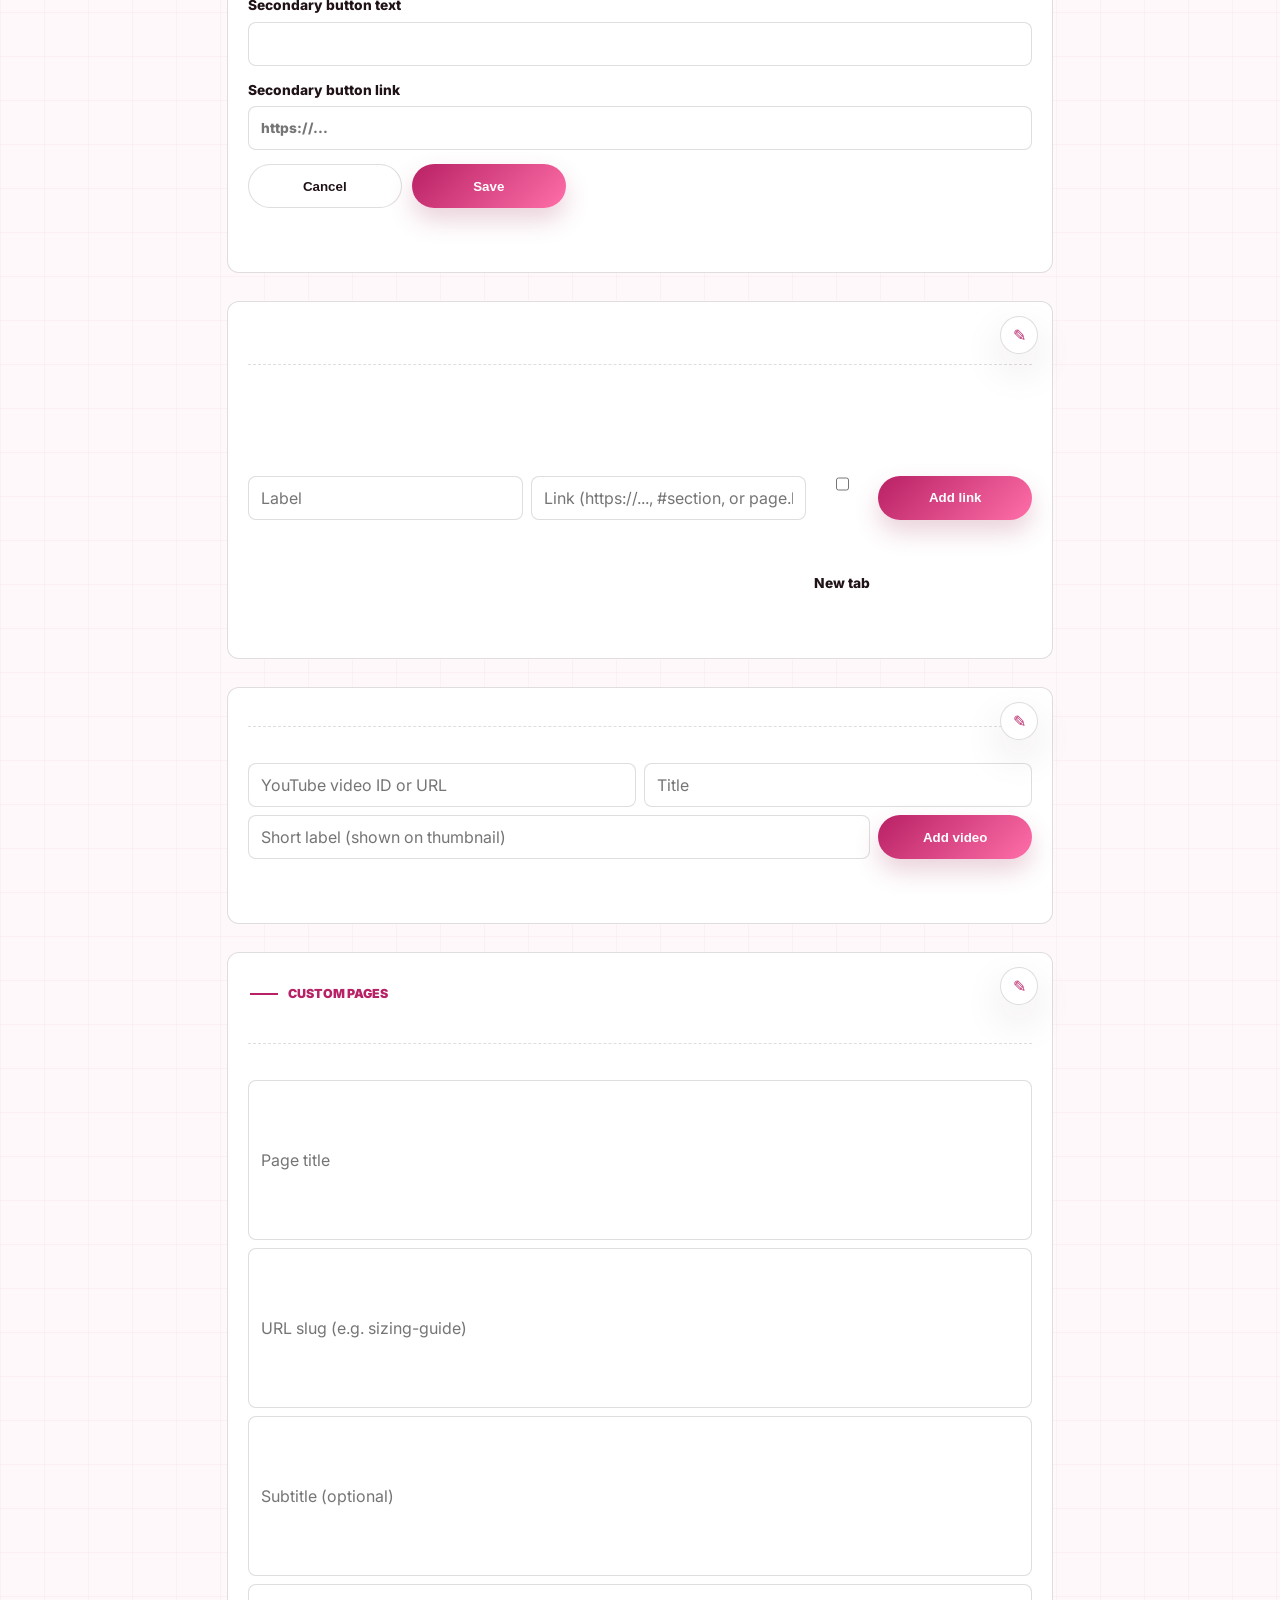
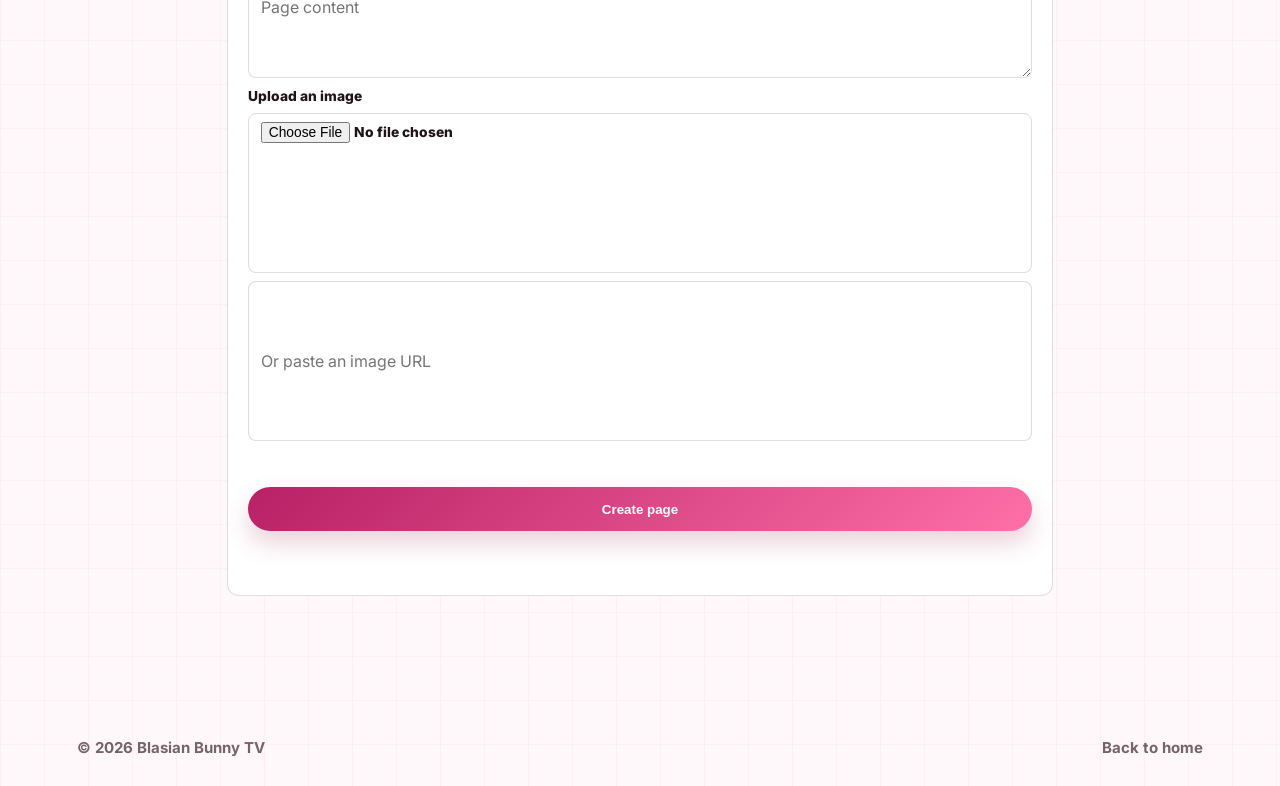
==== commit 61ae461a: "Add site content manager: editable hero, nav, videos, and custom pages Adds a Supabase-backed CMS la" ====
--- a/admin.html
+++ b/admin.html
@@ -16,14 +16,18 @@
   <body>
     <header class="site-header">
       <a class="brand" href="index.html" aria-label="Blasian Bunny TV home">
-        <img src="assets/blasian-bunny-profile.jpg" alt="Blasian Bunny TV profile">
-        <span>Blasian Bunny TV</span>
+        <img data-site-photo src="assets/blasian-bunny-profile.jpg" alt="Blasian Bunny TV profile">
+        <span data-site-brand>Blasian Bunny TV</span>
       </a>
+      <nav class="nav-links" aria-label="Admin sections">
+        <a href="#codes">Download Codes</a>
+        <a href="#content">Site Content</a>
+      </nav>
       <a class="header-action" href="index.html">Back to site</a>
     </header>
 
     <main id="top">
-      <section class="section admin-shell">
+      <section class="section admin-shell" id="codes">
         <p class="eyebrow">Admin</p>
         <h1>Download code manager</h1>
 
@@ -38,15 +42,57 @@
 
         <div class="admin-panel" data-admin-panel hidden>
           <div class="admin-generate" aria-label="Generate a new code">
-            <button type="button" class="button primary" data-generate="shipping-guide">
-              Generate Shipping Guide code
-            </button>
-            <button type="button" class="button primary" data-generate="shipping-book">
-              Generate Shipping Book code
-            </button>
-            <button type="button" class="button primary" data-generate="shipping-bundle">
-              Generate Shipping Bundle code
-            </button>
+            <div class="generate-row">
+              <span>Shipping Guide</span>
+              <select data-usage-select="shipping-guide">
+                <option value="multi" selected>Multi-use</option>
+                <option value="once">One-time use</option>
+              </select>
+              <select data-expiry-select="shipping-guide">
+                <option value="1">Expires in 1 hour</option>
+                <option value="24" selected>Expires in 24 hours</option>
+                <option value="72">Expires in 3 days</option>
+                <option value="168">Expires in 7 days</option>
+                <option value="">No expiration</option>
+              </select>
+              <button type="button" class="button primary" data-generate="shipping-guide">
+                Generate code
+              </button>
+            </div>
+            <div class="generate-row">
+              <span>Shipping Book</span>
+              <select data-usage-select="shipping-book">
+                <option value="multi" selected>Multi-use</option>
+                <option value="once">One-time use</option>
+              </select>
+              <select data-expiry-select="shipping-book">
+                <option value="1">Expires in 1 hour</option>
+                <option value="24" selected>Expires in 24 hours</option>
+                <option value="72">Expires in 3 days</option>
+                <option value="168">Expires in 7 days</option>
+                <option value="">No expiration</option>
+              </select>
+              <button type="button" class="button primary" data-generate="shipping-book">
+                Generate code
+              </button>
+            </div>
+            <div class="generate-row">
+              <span>Shipping Bundle</span>
+              <select data-usage-select="shipping-bundle">
+                <option value="multi" selected>Multi-use</option>
+                <option value="once">One-time use</option>
+              </select>
+              <select data-expiry-select="shipping-bundle">
+                <option value="1">Expires in 1 hour</option>
+                <option value="24" selected>Expires in 24 hours</option>
+                <option value="72">Expires in 3 days</option>
+                <option value="168">Expires in 7 days</option>
+                <option value="">No expiration</option>
+              </select>
+              <button type="button" class="button primary" data-generate="shipping-bundle">
+                Generate code
+              </button>
+            </div>
           </div>
 
           <div class="generate-result" data-generate-result hidden></div>
@@ -62,6 +108,8 @@
                 <tr>
                   <th>Product</th>
                   <th>Code</th>
+                  <th>Type</th>
+                  <th>Uses</th>
                   <th>Created</th>
                   <th>Expires</th>
                   <th>Status</th>
@@ -69,10 +117,195 @@
                 </tr>
               </thead>
               <tbody data-codes-body>
-                <tr><td colspan="6">Log in to view codes.</td></tr>
+                <tr><td colspan="8">Log in to view codes.</td></tr>
               </tbody>
             </table>
           </div>
+        </div>
+      </section>
+
+      <section class="section admin-shell" id="content">
+        <p class="eyebrow">Admin</p>
+        <h1>Site content manager</h1>
+        <p class="content-intro">
+          This mirrors what's live on the site. Click the pencil on any section to edit it.
+        </p>
+
+        <form class="admin-login" data-content-login-form>
+          <label for="content-admin-password">Admin password</label>
+          <div>
+            <input id="content-admin-password" type="password" autocomplete="current-password" required>
+            <button type="submit">Log in</button>
+          </div>
+          <p class="code-note" data-content-login-error role="status" aria-live="polite"></p>
+        </form>
+
+        <div class="content-preview" data-content-panel hidden>
+
+          <!-- Top ribbon -->
+          <div class="preview-block" data-block="ribbon">
+            <button type="button" class="edit-pencil" data-edit-toggle="ribbon" aria-label="Edit top ribbon">&#9998;</button>
+            <div class="top-ribbon cp-embed">
+              <span data-preview="topRibbonText"></span>
+              <a href="#">Reserve a copy</a>
+            </div>
+            <div class="edit-panel" data-panel="ribbon" hidden>
+              <label>Ribbon text
+                <input type="text" data-field="topRibbonText" maxlength="120">
+              </label>
+              <label>Ribbon link URL
+                <input type="url" data-field="topRibbonUrl" placeholder="https://...">
+              </label>
+              <div class="edit-panel-actions">
+                <button type="button" class="button secondary" data-cancel>Cancel</button>
+                <button type="button" class="button primary" data-save-settings>Save</button>
+              </div>
+              <p class="code-note" data-save-status="ribbon"></p>
+            </div>
+          </div>
+
+          <!-- Header -->
+          <div class="preview-block" data-block="header">
+            <button type="button" class="edit-pencil" data-edit-toggle="header" aria-label="Edit header photo and brand name">&#9998;</button>
+            <header class="site-header cp-embed">
+              <span class="brand">
+                <img data-preview-img="profileImageUrl" alt="">
+                <span data-preview="brandName"></span>
+              </span>
+            </header>
+            <div class="edit-panel" data-panel="header" hidden>
+              <label>Upload a new photo
+                <input type="file" accept="image/png,image/jpeg,image/webp,image/gif" data-photo-input="header">
+              </label>
+              <label>Or paste an image URL
+                <input type="url" data-field="profileImageUrl" placeholder="https://...">
+              </label>
+              <label>Brand name
+                <input type="text" data-field="brandName" maxlength="80">
+              </label>
+              <p class="code-note" data-upload-status="header"></p>
+              <div class="edit-panel-actions">
+                <button type="button" class="button secondary" data-cancel>Cancel</button>
+                <button type="button" class="button primary" data-save-settings>Save</button>
+              </div>
+              <p class="code-note" data-save-status="header"></p>
+            </div>
+          </div>
+
+          <!-- Hero -->
+          <div class="preview-block" data-block="hero">
+            <button type="button" class="edit-pencil" data-edit-toggle="hero" aria-label="Edit hero section">&#9998;</button>
+            <section class="hero-section cp-embed" aria-hidden="true">
+              <div class="hero-media">
+                <img data-preview-img="profileImageUrl" alt="">
+                <div class="hero-media-card">
+                  <span data-preview="heroCardLabel"></span>
+                  <strong data-preview="heroCardText"></strong>
+                </div>
+              </div>
+              <div class="hero-content">
+                <p class="eyebrow" data-preview="heroEyebrow"></p>
+                <h2 data-preview="heroTitle"></h2>
+                <p class="hero-copy" data-preview="heroCopy"></p>
+                <div class="hero-actions">
+                  <span class="button primary" data-preview="primaryButtonText"></span>
+                  <span class="button secondary" data-preview="secondaryButtonText"></span>
+                </div>
+              </div>
+            </section>
+            <div class="edit-panel" data-panel="hero" hidden>
+              <label>Eyebrow text
+                <input type="text" data-field="heroEyebrow" maxlength="120">
+              </label>
+              <label>Headline
+                <input type="text" data-field="heroTitle" maxlength="160">
+              </label>
+              <label>Description
+                <textarea data-field="heroCopy" maxlength="400" rows="3"></textarea>
+              </label>
+              <label>Photo card label
+                <input type="text" data-field="heroCardLabel" maxlength="60">
+              </label>
+              <label>Photo card subtitle
+                <input type="text" data-field="heroCardText" maxlength="140">
+              </label>
+              <label>Primary button text
+                <input type="text" data-field="primaryButtonText" maxlength="40">
+              </label>
+              <label>Primary button link
+                <input type="url" data-field="primaryButtonUrl" placeholder="https://...">
+              </label>
+              <label>Secondary button text
+                <input type="text" data-field="secondaryButtonText" maxlength="40">
+              </label>
+              <label>Secondary button link
+                <input type="url" data-field="secondaryButtonUrl" placeholder="https://...">
+              </label>
+              <div class="edit-panel-actions">
+                <button type="button" class="button secondary" data-cancel>Cancel</button>
+                <button type="button" class="button primary" data-save-settings>Save</button>
+              </div>
+              <p class="code-note" data-save-status="hero"></p>
+            </div>
+          </div>
+
+          <!-- Navigation -->
+          <div class="preview-block" data-block="nav">
+            <button type="button" class="edit-pencil" data-edit-toggle="nav" aria-label="Edit navigation links">&#9998;</button>
+            <div class="hero-tags cp-embed" data-preview-nav></div>
+            <div class="edit-panel" data-panel="nav" hidden>
+              <div class="list-editor" data-nav-list></div>
+              <div class="list-add-row">
+                <input type="text" placeholder="Label" data-new-nav-label>
+                <input type="text" placeholder="Link (https://..., #section, or page.html?slug=...)" data-new-nav-href>
+                <label class="list-item-checkbox"><input type="checkbox" data-new-nav-blank> New tab</label>
+                <button type="button" class="button primary" data-add-nav>Add link</button>
+              </div>
+              <p class="code-note" data-save-status="nav"></p>
+            </div>
+          </div>
+
+          <!-- YouTube videos -->
+          <div class="preview-block" data-block="videos">
+            <button type="button" class="edit-pencil" data-edit-toggle="videos" aria-label="Edit YouTube videos">&#9998;</button>
+            <div class="video-selector cp-embed" data-preview-video-grid></div>
+            <div class="edit-panel" data-panel="videos" hidden>
+              <div class="list-editor" data-video-list></div>
+              <div class="list-add-row">
+                <input type="text" placeholder="YouTube video ID or URL" data-new-video-id>
+                <input type="text" placeholder="Title" data-new-video-title>
+                <input type="text" placeholder="Short label (shown on thumbnail)" data-new-video-label>
+                <button type="button" class="button primary" data-add-video>Add video</button>
+              </div>
+              <p class="code-note" data-save-status="videos"></p>
+            </div>
+          </div>
+
+          <!-- Custom pages -->
+          <div class="preview-block" data-block="pages">
+            <button type="button" class="edit-pencil" data-edit-toggle="pages" aria-label="Edit custom pages">&#9998;</button>
+            <div class="cp-pages">
+              <p class="eyebrow">Custom Pages</p>
+              <div class="cp-pages-list" data-preview-pages-list></div>
+            </div>
+            <div class="edit-panel" data-panel="pages" hidden>
+              <div class="list-editor" data-pages-list></div>
+              <div class="list-add-row page-add-row">
+                <input type="text" placeholder="Page title" data-new-page-title>
+                <input type="text" placeholder="URL slug (e.g. sizing-guide)" data-new-page-slug>
+                <input type="text" placeholder="Subtitle (optional)" data-new-page-subtitle>
+                <textarea placeholder="Page content" data-new-page-body rows="3"></textarea>
+                <label>Upload an image
+                  <input type="file" accept="image/png,image/jpeg,image/webp,image/gif" data-new-page-photo>
+                </label>
+                <input type="url" placeholder="Or paste an image URL" data-new-page-image>
+                <p class="code-note" data-upload-status="new-page"></p>
+                <button type="button" class="button primary" data-add-page>Create page</button>
+              </div>
+              <p class="code-note" data-save-status="pages"></p>
+            </div>
+          </div>
+
         </div>
       </section>
     </main>
@@ -82,6 +315,8 @@
       <a href="index.html">Back to home</a>
     </footer>
 
+    <script src="site-content.js"></script>
     <script src="admin.js"></script>
+    <script src="admin-content.js"></script>
   </body>
 </html>
--- a/styles.css
+++ b/styles.css
@@ -1064,13 +1064,19 @@
   color: #2c8a53;
 }
 
+.download-links {
+  display: flex;
+  flex-direction: column;
+  gap: 10px;
+  margin-top: auto;
+}
+
+.download-links[hidden] {
+  display: none;
+}
+
 .download-link {
   width: 100%;
-  margin-top: auto;
-}
-
-.download-link[hidden] {
-  display: none;
 }
 
 @media (max-width: 980px) {
@@ -1132,8 +1138,49 @@
 
 .admin-generate {
   display: flex;
+  flex-direction: column;
+  gap: 12px;
+}
+
+.generate-row {
+  display: flex;
   flex-wrap: wrap;
+  align-items: center;
   gap: 12px;
+  padding: 14px 16px;
+  border: 1px solid var(--line);
+  border-radius: 8px;
+  background: #fff;
+}
+
+.generate-row span {
+  min-width: 150px;
+  font-weight: 800;
+}
+
+.generate-row select {
+  min-height: 44px;
+  padding: 0 12px;
+  border: 1px solid var(--line);
+  border-radius: 999px;
+  background: var(--paper);
+  color: var(--ink);
+  font: inherit;
+}
+
+.generate-row .button {
+  margin-left: auto;
+}
+
+@media (max-width: 760px) {
+  .generate-row {
+    flex-direction: column;
+    align-items: stretch;
+  }
+
+  .generate-row .button {
+    margin-left: 0;
+  }
 }
 
 .generate-result {
@@ -1254,6 +1301,259 @@
   background: var(--rose);
 }
 
+.content-intro {
+  max-width: 640px;
+  margin: -8px 0 28px;
+  color: var(--muted);
+}
+
+.content-preview {
+  display: flex;
+  flex-direction: column;
+  gap: 28px;
+}
+
+.preview-block {
+  position: relative;
+  padding: 20px;
+  border: 1px solid var(--line);
+  border-radius: 12px;
+  background: #fff;
+}
+
+.preview-block.is-editing {
+  border-color: rgba(184, 33, 101, 0.35);
+}
+
+.preview-block .cp-embed {
+  pointer-events: none;
+  border-radius: 8px;
+  overflow: hidden;
+}
+
+.preview-block .site-header.cp-embed {
+  position: static;
+  min-height: auto;
+  padding: 14px 20px;
+  border-bottom: 0;
+  backdrop-filter: none;
+  background: rgba(255, 195, 214, 0.14);
+}
+
+.preview-block .hero-section.cp-embed {
+  min-height: auto;
+  padding: 28px;
+}
+
+.preview-block .hero-media {
+  min-height: 260px;
+}
+
+.edit-pencil {
+  position: absolute;
+  top: 14px;
+  right: 14px;
+  z-index: 5;
+  display: inline-flex;
+  align-items: center;
+  justify-content: center;
+  width: 38px;
+  height: 38px;
+  border: 1px solid var(--line);
+  border-radius: 50%;
+  background: #fff;
+  box-shadow: var(--soft-shadow);
+  color: var(--berry);
+  font-size: 1rem;
+  cursor: pointer;
+  transition: transform 180ms ease, background 180ms ease;
+}
+
+.edit-pencil:hover {
+  background: var(--rose);
+  transform: translateY(-1px);
+}
+
+.preview-block.is-editing .edit-pencil {
+  background: var(--berry);
+  color: #fff;
+}
+
+.edit-panel {
+  display: flex;
+  flex-direction: column;
+  gap: 14px;
+  margin-top: 18px;
+  padding-top: 18px;
+  border-top: 1px dashed var(--line);
+}
+
+.edit-panel label {
+  display: flex;
+  flex-direction: column;
+  gap: 6px;
+  font-size: 0.86rem;
+  font-weight: 800;
+}
+
+.edit-panel input,
+.edit-panel textarea {
+  min-height: 44px;
+  padding: 8px 12px;
+  border: 1px solid var(--line);
+  border-radius: 8px;
+  font: inherit;
+  color: var(--ink);
+}
+
+.edit-panel textarea {
+  min-height: 90px;
+  padding: 10px 12px;
+  resize: vertical;
+}
+
+.edit-panel-actions {
+  display: flex;
+  gap: 10px;
+}
+
+.list-editor {
+  display: flex;
+  flex-direction: column;
+  gap: 10px;
+}
+
+.list-item {
+  display: flex;
+  flex-wrap: wrap;
+  align-items: center;
+  gap: 8px;
+  padding: 12px;
+  border: 1px solid var(--line);
+  border-radius: 8px;
+  background: rgba(255, 195, 214, 0.06);
+}
+
+.list-item input[type="text"],
+.list-item input[type="url"],
+.list-item input[type="number"] {
+  flex: 1 1 150px;
+  min-height: 40px;
+  padding: 6px 10px;
+  border: 1px solid var(--line);
+  border-radius: 6px;
+  font: inherit;
+}
+
+.list-item textarea {
+  flex: 1 1 100%;
+  min-height: 70px;
+  padding: 8px 10px;
+  border: 1px solid var(--line);
+  border-radius: 6px;
+  font: inherit;
+  resize: vertical;
+}
+
+.list-item input[type="number"] {
+  flex: 0 0 76px;
+}
+
+.list-item-checkbox {
+  display: inline-flex;
+  align-items: center;
+  gap: 6px;
+  font-size: 0.82rem;
+  font-weight: 700;
+  white-space: nowrap;
+}
+
+.list-item-actions {
+  display: flex;
+  gap: 8px;
+  margin-left: auto;
+}
+
+.list-add-row {
+  display: flex;
+  flex-wrap: wrap;
+  align-items: center;
+  gap: 8px;
+  padding-top: 4px;
+}
+
+.list-add-row input {
+  flex: 1 1 160px;
+  min-height: 44px;
+  padding: 8px 12px;
+  border: 1px solid var(--line);
+  border-radius: 8px;
+  font: inherit;
+}
+
+.list-add-row.page-add-row {
+  flex-direction: column;
+  align-items: stretch;
+}
+
+.list-add-row.page-add-row textarea {
+  min-height: 90px;
+  padding: 10px 12px;
+  border: 1px solid var(--line);
+  border-radius: 8px;
+  font: inherit;
+  resize: vertical;
+}
+
+.list-add-row.page-add-row label {
+  display: flex;
+  flex-direction: column;
+  gap: 6px;
+  font-size: 0.86rem;
+  font-weight: 800;
+}
+
+.button.danger {
+  border: 1px solid rgba(184, 33, 101, 0.3);
+  background: #fff;
+  color: var(--berry);
+}
+
+.cp-pages {
+  padding: 4px 2px;
+}
+
+.cp-pages-list {
+  display: flex;
+  flex-direction: column;
+  gap: 8px;
+  margin-top: 4px;
+}
+
+.cp-page-chip {
+  display: flex;
+  flex-wrap: wrap;
+  justify-content: space-between;
+  gap: 10px;
+  padding: 10px 14px;
+  border: 1px solid var(--line);
+  border-radius: 8px;
+  background: rgba(255, 195, 214, 0.1);
+  font-size: 0.88rem;
+  font-weight: 700;
+}
+
+.cp-page-chip small {
+  display: block;
+  color: var(--muted);
+  font-weight: 600;
+}
+
+.cp-pages-empty {
+  color: var(--muted);
+  font-size: 0.9rem;
+}
+
 @media (max-width: 760px) {
   .admin-login div {
     grid-template-columns: 1fr;
@@ -1261,6 +1561,10 @@
 
   .admin-login button {
     width: 100%;
+  }
+
+  .preview-block .hero-section.cp-embed {
+    grid-template-columns: 1fr;
   }
 }
 
